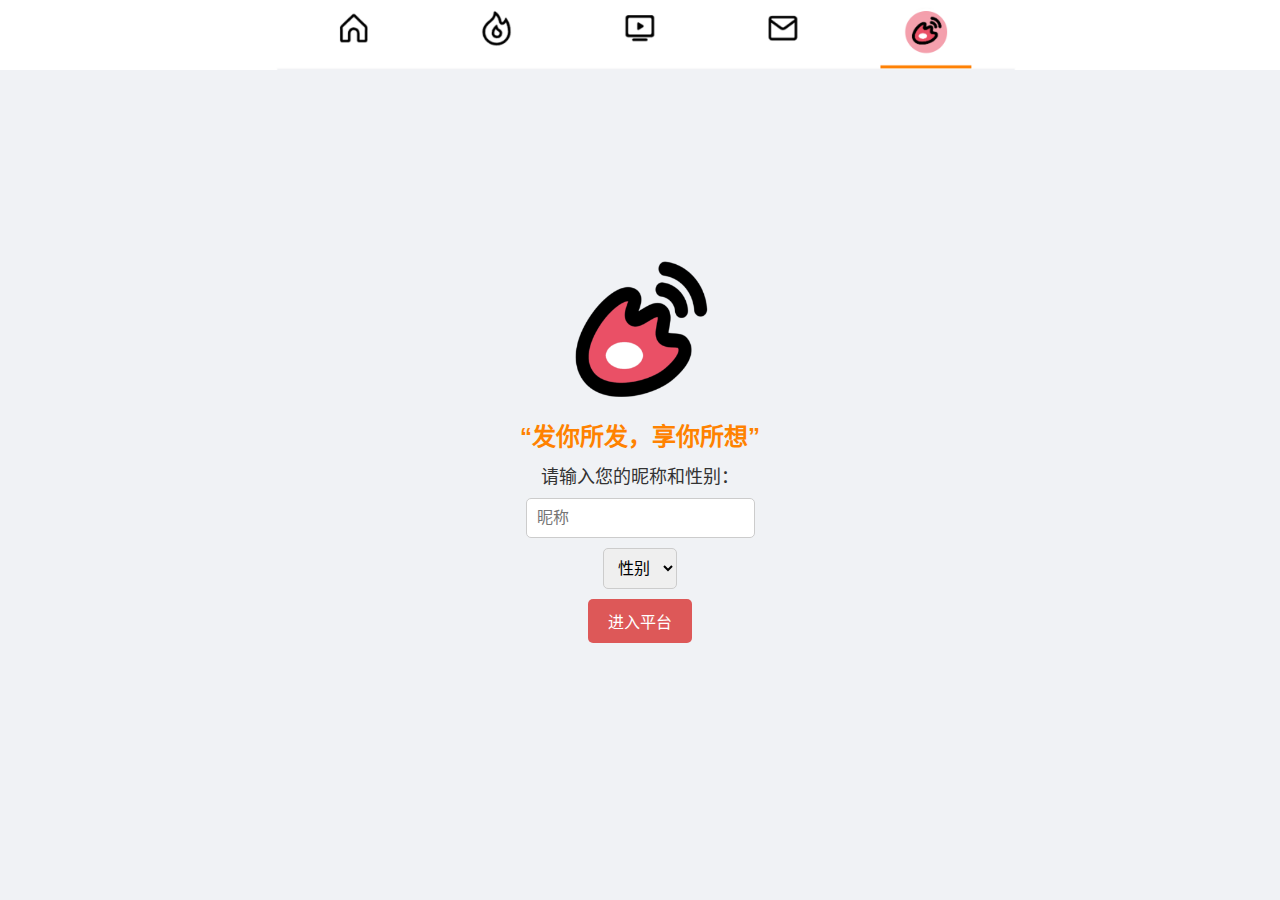
==== index.html @ b17c5d95 "Add files via upload" ====
<!DOCTYPE html>
<html lang="zh-CN">
<head>
    <meta charset="UTF-8">
    <meta name="viewport" content="width=device-width, initial-scale=1.0">
    <title>NewsSharing</title>
    <link rel="stylesheet" href="styles.css">
</head>
<body>
    <!-- 用户注册页面 -->
    <div id="registration" class="registration-page">
        <!-- 添加平台Logo -->
        <img src="pic/logo.png" alt="平台Logo" class="platform-logo" />

        <h2>“发你所发，享你所想”</h2>
        <p>请输入您的昵称和性别：</p>
        
        <!-- 输入昵称 -->
        <input type="text" id="nickname" placeholder="昵称" />
        
        <!-- 性别输入框 -->
        <select id="genderSelect" name="gender">
            <option value="" disabled selected>性别</option>
            <option value="male">男</option>
            <option value="female">女</option>
        </select>

        <!-- 进入平台按钮 -->
        <button onclick="enterPlatform()">进入平台</button>

    </div>

    <!-- 顶部导航栏 -->
    <header class="navbar" style="background-image: url('pic/daohanglan.png'); height: 50px; background-size: cover; background-position: center;">
    </header>

    <!-- 主平台内容 -->
    <div id="platform" class="container" style="display: none;">
        <aside class="sidebar_left">
            <ul>
                <li>首页</li>
                <li onclick="featureUnavailable()">好友</li>
                <li onclick="featureUnavailable()">消息</li>
                <li onclick="featureUnavailable()">通知</li>
            </ul>
        </aside>

        <aside class="sidebar_right">
            <img src="pic/right_side.png" alt="右侧导航图片" style="width: 100%; height: auto;">
        </aside>

        <!-- 右侧新闻帖子内容 -->
        <main class="feed"><!-- 示例新闻1 -->
            <div class="post">
                <div class="post-header">
                    <img src="pic/user_pic.png" alt="用户头像" class="user-avatar">
                    <div>
                        <h3>XXXXXXX</h3>
                        <p class="post-time">1天前</p>
                    </div>
                </div>
                <p class="post-content">#持教师资格证可以全国免费游所有景点”#</p>
                <p class="post-readmore">查看全文</p>
                <p class="interaction-count">👍 20 次点赞 | 🔄 23 次转发</p>
            </div>
            
            <!-- 示例新闻2 -->
            <div class="post">
                <div class="post-header">
                    <img src="pic/user_pic.png" alt="用户头像" class="user-avatar">
                    <div>
                        <h3>XXXXXXX</h3>
                        <p class="post-time">1天前</p>
                    </div>
                </div>
                <p class="post-content">#超八成受访应届毕业生表示求职观念与父母存在分歧#</p>
                <p class="post-readmore">查看全文</p>
                <p class="interaction-count">👍 1035 次点赞 | 🔄 1122 次转发</p>
            </div>
            
            <!-- 示例新闻3 -->
            <div class="post">
                <div class="post-header">
                    <img src="pic/user_pic.png" alt="用户头像" class="user-avatar">
                    <div>
                        <h3>XXXXXXX</h3>
                        <p class="post-time">1天前</p>
                    </div>
                </div>
                <p class="post-content">#超八成受访应届毕业生表示求职观念与父母存在分歧#</p>
                <p class="post-readmore">查看全文</p>
                <p class="interaction-count">👍 1033 次点赞 | 🔄 1126 次转发</p>
            </div>
            
            <!-- 示例新闻4 -->
            <div class="post">
                <div class="post-header">
                    <img src="pic/user_pic.png" alt="用户头像" class="user-avatar">
                    <div>
                        <h3>XXXXXXX</h3>
                        <p class="post-time">1天前</p>
                    </div>
                </div>
                <p class="post-content">#轰动欧美！海外科学家公布铁证：中药轻松杀死癌细胞#</p>
                <p class="post-readmore">查看全文</p>
                <p class="interaction-count">👍 25 次点赞 | 🔄 33 次转发</p>
            </div>
            
            <!-- 示例新闻5 -->
            <div class="post">
                <div class="post-header">
                    <img src="pic/user_pic.png" alt="用户头像" class="user-avatar">
                    <div>
                        <h3>XXXXXXX</h3>
                        <p class="post-time">1天前</p>
                    </div>
                </div>
                <p class="post-content">#无偿献血即将纳入社会征信体系，不献血将影响个人征信 #</p>
                <p class="post-readmore">查看全文</p>
                <p class="interaction-count">👍 27 次点赞 | 🔄 33 次转发</p>
            </div>
            
            <!-- 示例新闻6 -->
            <div class="post">
                <div class="post-header">
                    <img src="pic/user_pic.png" alt="用户头像" class="user-avatar">
                    <div>
                        <h3>XXXXXXX</h3>
                        <p class="post-time">1天前</p>
                    </div>
                </div>
                <p class="post-content">#触目惊心，小男孩朝污水井扔燃烧火柴被炸飞#</p>
                <p class="post-readmore">查看全文</p>
                <p class="interaction-count">👍 1100 次点赞 | 🔄 1267 次转发</p>
            </div>
            
            <!-- 示例新闻7 -->
            <div class="post">
                <div class="post-header">
                    <img src="pic/user_pic.png" alt="用户头像" class="user-avatar">
                    <div>
                        <h3>XXXXXXX</h3>
                        <p class="post-time">1天前</p>
                    </div>
                </div>
                <p class="post-content">#以次充好、退换货难！“618”消费暴露新堵点#</p>
                <p class="post-readmore">查看全文</p>
                <p class="interaction-count">👍 1045 次点赞 | 🔄 1245 次转发</p>
            </div>
            
            <!-- 示例新闻8 -->
            <div class="post">
                <div class="post-header">
                    <img src="pic/user_pic.png" alt="用户头像" class="user-avatar">
                    <div>
                        <h3>XXXXXXX</h3>
                        <p class="post-time">1天前</p>
                    </div>
                </div>
                <p class="post-content">#上海世博会一女生在世博展览馆被人挤怀孕#</p>
                <p class="post-readmore">查看全文</p>
                <p class="interaction-count">👍 21 次点赞 | 🔄 12 次转发</p>
            </div>
            
            <!-- 示例新闻9 -->
            <div class="post">
                <div class="post-header">
                    <img src="pic/user_pic.png" alt="用户头像" class="user-avatar">
                    <div>
                        <h3>XXXXXXX</h3>
                        <p class="post-time">1天前</p>
                    </div>
                </div>
                <p class="post-content">#女子坚持无偿献血16年导致身患白血病#</p>
                <p class="post-readmore">查看全文</p>
                <p class="interaction-count">👍 42 次点赞 | 🔄 46 次转发</p>
            </div>
            
            <!-- 示例新闻10 -->
            <div class="post">
                <div class="post-header">
                    <img src="pic/user_pic.png" alt="用户头像" class="user-avatar">
                    <div>
                        <h3>XXXXXXX</h3>
                        <p class="post-time">1天前</p>
                    </div>
                </div>
                <p class="post-content">#野生动物也“刷脸”， 学者研发动物识别系统助精细管理#</p>
                <p class="post-readmore">查看全文</p>
                <p class="interaction-count">👍 1233 次点赞 | 🔄 1067 次转发</p>
            </div>
            
            <!-- 示例新闻11 -->
            <div class="post">
                <div class="post-header">
                    <img src="pic/user_pic.png" alt="用户头像" class="user-avatar">
                    <div>
                        <h3>XXXXXXX</h3>
                        <p class="post-time">1天前</p>
                    </div>
                </div>
                <p class="post-content">#一福州男孩因热爱吃方便面被美国名牌学校录取#</p>
                <p class="post-readmore">查看全文</p>
                <p class="interaction-count">👍 19 次点赞 | 🔄 22 次转发</p>
            </div>
            
            <!-- 示例新闻12 -->
            <div class="post">
                <div class="post-header">
                    <img src="pic/user_pic.png" alt="用户头像" class="user-avatar">
                    <div>
                        <h3>XXXXXXX</h3>
                        <p class="post-time">1天前</p>
                    </div>
                </div>
                <p class="post-content">#吸烟人群得肺癌的风险比非吸烟人群显著更高#</p>
                <p class="post-readmore">查看全文</p>
                <p class="interaction-count">👍 1088 次点赞 | 🔄 1322 次转发</p>
            </div>
            <button id="endBrowsingBtn" class="end-button">结束浏览</button>

            <!-- 弹出消息的容器，初始隐藏 -->
            <div id="endPopup" class="popup" style="display: none;">
                <div class="popup-content">
                    <p>感谢您的浏览！您已结束查看。</p>
                    <p>现在请复制以下链接到导航栏，进入平台的分享项目</p>
                    <p>https://research.naodao.com/project</p>
                    <button id="closePopupBtn">确认并退出平台</button>
                </div>
            </div>
        </main>
    </div>

    <!-- 弹窗 -->
    <div id="myModal" class="modal">
        <div class="modal-content">              
            <!-- 显示昵称的区域 -->
            <div id="nicknameContainer" style="text-align: center;">
                <span id="userNickname"></span>
            </div>
      
            <div class="modal-page" id="page1">
                <img src="pic/Inst1.png" alt="第一页图片" style="width: 100%; height: auto;">
                <button onclick="nextPage(1)">下一页</button>
            </div>
            <div class="modal-page" id="page2" style="display: none;">
                <img src="pic/Inst2.png" alt="第二页图片" style="width: 100%; height: auto;">
                <button onclick="prevPage(2)">上一页</button>
                <button onclick="nextPage(2)">下一页</button>
            </div>
            <div class="modal-page" id="page3" style="display: none;">
                <img src="pic/Inst3.png" alt="第三页图片" style="width: 100%; height: auto;">
                <button onclick="prevPage(3)">上一页</button>
                <button onclick="closeModal()">关闭</button>
            </div>
        </div>
    </div>

    <script src="script.js"></script>

</body>
</html>
---- styles.css ----
/* 通用样式 */
body, h1, h2, p, input, button {
    margin: 0;
    padding: 0;
    font-family: Arial, sans-serif;
}

body {
    background-color: #f0f2f5;
}

/* 注册页面样式 */
.registration-page {
    display: flex;
    flex-direction: column;
    align-items: center;
    justify-content: center;
    height: 100vh;
    background-color: #f0f2f5;
}


.registration-page h2 {
    font-size: 24px;
    color: rgb(255, 130, 0);
    margin-bottom: 10px;
}

.registration-page p {
    font-size: 18px;
    color: #333;
}

.registration-page input {
    padding: 10px;
    font-size: 16px;
    margin-top: 10px;
    border-radius: 5px;
    border: 1px solid #ccc;
}

.registration-page select {
    padding: 10px;
    font-size: 16px;
    margin-top: 10px;
    border-radius: 5px;
    border: 1px solid #ccc;
}

.registration-page button {
    padding: 10px 20px;
    font-size: 16px;
    color: #fff;
    background-color: #dd5858;
    border: none;
    border-radius: 5px;
    cursor: pointer;
    margin-top: 10px;
}

.platform-logo {
    width: 150px; /* Adjust based on your logo size */
    height: auto;
}

/* 顶部导航栏样式（固定） */
.navbar {
    position: fixed;
    top: 0;
    width: 100%;
    display: flex;
    justify-content: space-between;
    align-items: center;
    padding: 10px 20px;
    background-color: #4267B2;
    color: white;
    z-index: 1000;
}

.navbar input {
    padding: 3px; /* 进一步缩小高度 */
    width: 100px; /* 缩小宽度 */
    border-radius: 15px;
    border: none;
}

/* 主内容容器样式 */
.container {
    display: flex;
    flex-direction: row;
    align-items: flex-start;
    margin-top: 60px; /* 顶部导航栏高度 */
    height: calc(100vh - 60px);
}


/* 左侧导航栏 */
.sidebar_left {
    width: 200px;
    padding: 20px;
    background-color: #ffffff;
    height: calc(100% - 70px); /* 留出顶部导航栏的位置 */
    box-shadow: 1px 1px 10px rgba(0, 0, 0, 0.1);
    position: fixed; /* 固定位置 */
    left: 0; /* 靠左 */
    top: 60px; /* 顶部留出导航栏的位置 */
}

.sidebar_left ul {
    list-style: none;
}

.sidebar_left li {
    margin-bottom: 15px;
    cursor: pointer;
    color: rgb(255, 130, 0);
}

/* 右侧导航栏 */
.sidebar_right {
    width: 200px;
    padding: 20px;
    background-color: #ffffff;
    height: calc(100% - 70px); /* 留出顶部导航栏的位置 */
    box-shadow: 1px 1px 10px rgba(0, 0, 0, 0.1);
    position: fixed; /* 固定位置 */
    right: 0; /* 靠右 */
    top: 60px; /* 顶部留出导航栏的位置 */
}

.sidebar_right img {
    width: 100%;        /* 确保图片宽度占满容器 */
    height: auto;      /* 保持图片的纵横比 */
    max-height: 80%;   /* 设置最大高度，以免过高 */
    object-fit: cover; /* 如果需要，可以确保图片裁剪适合容器 */
    margin-top: 10px;  /* 在图片顶部添加间距 */
    margin-bottom: 10px; /* 在图片底部添加间距 */
}

/* 右侧新闻帖子内容 */
.feed {
    flex: 1;
    margin-left: 250px; /* 留出左侧导航栏的宽度 */
    margin-right: 250px; /* 留出右侧导航栏的宽度 */
    padding: 20px;
    overflow-y: auto;
}

/* 帖子样式 */
.post {
    background-color: #ffffff;
    padding: 15px;
    margin-bottom: 15px;
    border-radius: 8px;
    box-shadow: 0 2px 5px rgba(0, 0, 0, 0.1);
}

.post-header {
    display: flex;
    align-items: center;
    margin-bottom: 10px;
}

.user-avatar {
    width: 50px;
    height: 50px;
    border-radius: 50%;
    margin-right: 10px;
}

.post-header h3 {
    font-size: 16px;
    margin: 0;
    color: rgb(255, 130, 0);
}

.post-time {
    font-size: 12px;
    color: #888;
    margin-top: 2px;
}



.post-content {
    margin-top: 10px ; /* 上下边距均为 10 像素 */
    font-size: 18px; /* 设置字体大小为 14 像素 */
    color: #333; /* 设置文本颜色为深灰色 */
    text-indent: 50px; /* 设置首行缩进为 20 像素 */
}

.post-readmore {
    font-size: 18px; /* 设置字体大小为 12 像素 */
    color: #467eb9; /* 设置文本颜色为蓝色 */
    cursor: pointer; /* 鼠标悬停时显示为手型 */
    text-indent: 50px; /* 设置首行缩进为 20 像素 */
}

.interaction-count {
    font-size: 14px; /* 设置互动计数的字体大小 */
    color: #888; /* 设置颜色为浅灰色 */
    margin-top: 20px; /* 与上方内容留出 5 像素的间距 */
    text-indent: 50px; /* 设置首行缩进为 20 像素 */
}

.end-button {
    padding: 10px 20px;
    font-size: 16px;
    background-color: #4CAF50;
    color: white;
    border: none;
    cursor: pointer;
    margin-top: 20px;
    display: block; /* 使按钮成为块级元素 */
    margin-left: auto; /* 左侧自动 */
    margin-right: auto; /* 右侧自动 */
}

.popup {
    position: fixed;
    top: 0;
    left: 0;
    width: 100%;
    height: 100%;
    background-color: rgba(0, 0, 0, 0.9);
    display: flex;
    justify-content: center;
    align-items: center;
    z-index: 1000; /* 确保弹窗位于最前 */
}

.popup-content {
    background-color: white;
    padding: 20px;
    border-radius: 8px;
    text-align: center;
    box-shadow: 0 4px 8px rgba(0, 0, 0, 0.2); /* 增加一些阴影效果 */
}

#closePopupBtn {
    padding: 10px 20px;
    font-size: 16px;
    background-color: #4CAF50;
    color: white;
    border: none;
    cursor: pointer;
}


/* Modal styling */

.modal {
    display: none; /* Hidden by default */
    position: fixed;
    z-index: 2000; /* Ensure modal is on top */
    left: 0;
    top: 0;
    width: 100%;
    height: 100%;
    overflow: auto; /* Enable scroll if needed */
    background-color: rgba(0, 0, 0, 0.8); /* Black w/ opacity */
}

.modal-content {
    background-color: #fefefe;
    margin: 8% auto; /* 15% from the top and centered */
    padding: 10px;
    border: 1px solid #888;
    width: 65%; /* Could be more or less, depending on screen size */
}
.modal-page {
    text-align: center;
}

/* Consolidated button styles */
button {
    background-color: #4CAF50; /* Green */
    color: white;
    border: none;
    padding: 10px 20px;
    text-align: center;
    text-decoration: none;
    display: inline-block;
    font-size: 16px;
    margin: 4px 2px;
    cursor: pointer;
    border-radius: 5px;
}

button:hover {
    background-color: #45a049;
}

.modal-content img {
    width: 100%;        /* 确保图片宽度占满容器 */
    height: auto;      /* 保持图片的纵横比 */
    max-height: 80%;   /* 设置最大高度，以免过高 */
    object-fit: cover; /* 如果需要，可以确保图片裁剪适合容器 */
    margin-top: 10px;  /* 在图片顶部添加间距 */
    margin-bottom: 10px; /* 在图片底部添加间距 */
}

#nicknameContainer {
    position: absolute;
    top: 31%;
    left: 50%; /* 左侧定位为 50% */
    transform: translateX(-50%); /* 向左移动自身宽度的 50% */
    width: 100%; /* 或者设置固定宽度，比如 300px */
    text-align: center;
    z-index: 1;
}

/* 昵称文本样式 */
#userNickname {
    font-size: 24px; /* 根据需要调整字体大小 */
    color: rgb(255, 130, 0); /* 设置文本颜色 */
    font-weight: bold; /* 使昵称加粗 */
}
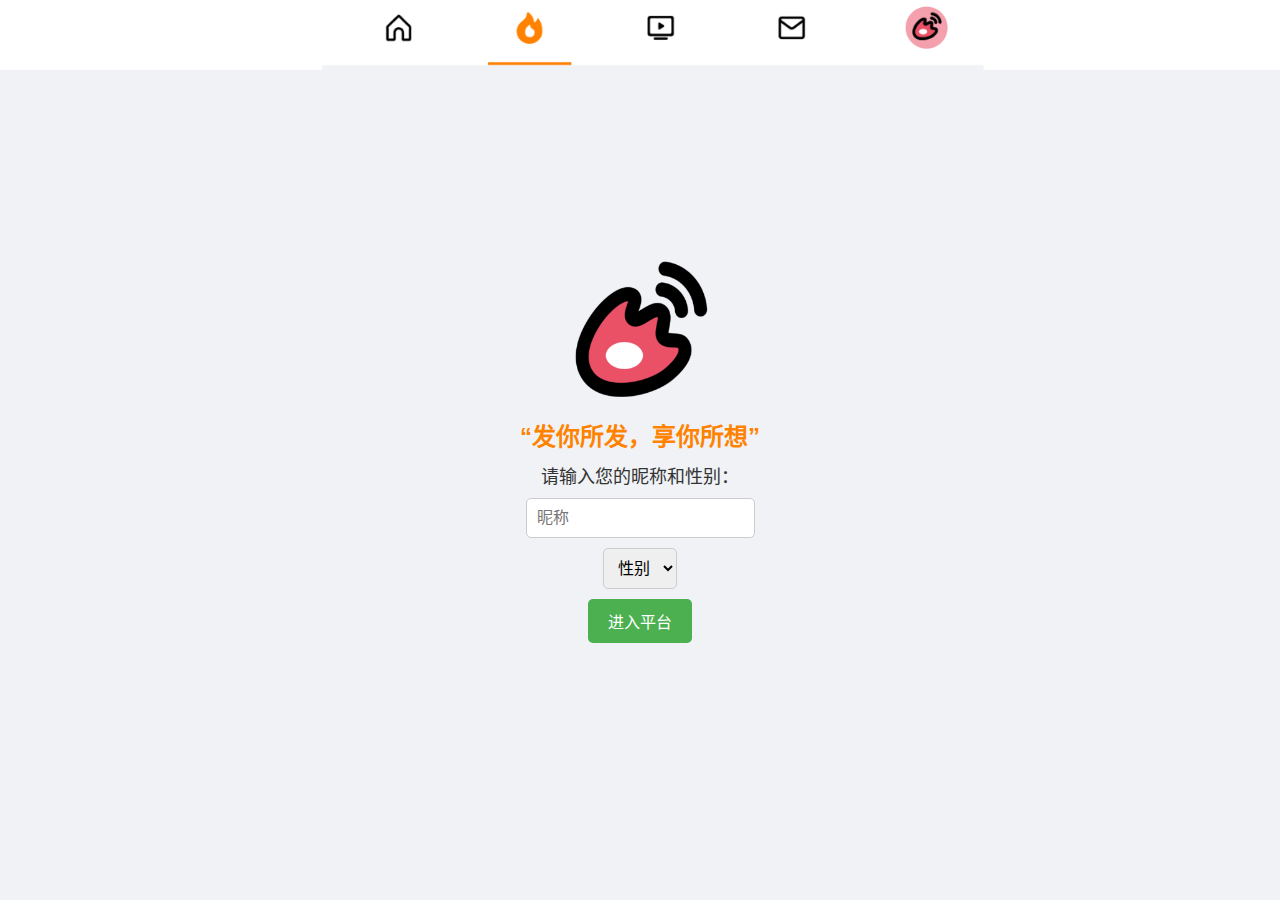
==== commit f9253cf3: "Add files via upload" ====
--- a/index.html
+++ b/index.html
@@ -61,7 +61,7 @@
                 </div>
                 <p class="post-content">#持教师资格证可以全国免费游所有景点”#</p>
                 <p class="post-readmore">查看全文</p>
-                <p class="interaction-count">👍 20 次点赞 | 🔄 23 次转发</p>
+                <p class="interaction-count">👍 1170 次点赞 | 🔄 1286 次转发</p>
             </div>
             
             <!-- 示例新闻2 -->
@@ -75,7 +75,7 @@
                 </div>
                 <p class="post-content">#超八成受访应届毕业生表示求职观念与父母存在分歧#</p>
                 <p class="post-readmore">查看全文</p>
-                <p class="interaction-count">👍 1035 次点赞 | 🔄 1122 次转发</p>
+                <p class="interaction-count">👍 36 次点赞 | 🔄 23 次转发</p>
             </div>
             
             <!-- 示例新闻3 -->
@@ -87,9 +87,9 @@
                         <p class="post-time">1天前</p>
                     </div>
                 </div>
-                <p class="post-content">#超八成受访应届毕业生表示求职观念与父母存在分歧#</p>
-                <p class="post-readmore">查看全文</p>
-                <p class="interaction-count">👍 1033 次点赞 | 🔄 1126 次转发</p>
+                <p class="post-content">#无偿献血即将纳入社会征信体系，不献血将影响个人征信#</p>
+                <p class="post-readmore">查看全文</p>
+                <p class="interaction-count">👍 1102 次点赞 | 🔄 1202 次转发</p>
             </div>
             
             <!-- 示例新闻4 -->
@@ -101,37 +101,37 @@
                         <p class="post-time">1天前</p>
                     </div>
                 </div>
+                <p class="post-content">#白天上班晚上学艺 “成年人的少年宫”持续走红“一课难求”#</p>
+                <p class="post-readmore">查看全文</p>
+                <p class="interaction-count">👍 24 次点赞 | 🔄 19 次转发</p>
+            </div>
+            
+            <!-- 示例新闻5 -->
+            <div class="post">
+                <div class="post-header">
+                    <img src="pic/user_pic.png" alt="用户头像" class="user-avatar">
+                    <div>
+                        <h3>XXXXXXX</h3>
+                        <p class="post-time">1天前</p>
+                    </div>
+                </div>
+                <p class="post-content">#触目惊心，小男孩朝污水井扔燃烧火柴被炸飞#</p>
+                <p class="post-readmore">查看全文</p>
+                <p class="interaction-count">👍 34 次点赞 | 🔄 24 次转发</p>
+            </div>
+            
+            <!-- 示例新闻6 -->
+            <div class="post">
+                <div class="post-header">
+                    <img src="pic/user_pic.png" alt="用户头像" class="user-avatar">
+                    <div>
+                        <h3>XXXXXXX</h3>
+                        <p class="post-time">1天前</p>
+                    </div>
+                </div>
                 <p class="post-content">#轰动欧美！海外科学家公布铁证：中药轻松杀死癌细胞#</p>
                 <p class="post-readmore">查看全文</p>
-                <p class="interaction-count">👍 25 次点赞 | 🔄 33 次转发</p>
-            </div>
-            
-            <!-- 示例新闻5 -->
-            <div class="post">
-                <div class="post-header">
-                    <img src="pic/user_pic.png" alt="用户头像" class="user-avatar">
-                    <div>
-                        <h3>XXXXXXX</h3>
-                        <p class="post-time">1天前</p>
-                    </div>
-                </div>
-                <p class="post-content">#无偿献血即将纳入社会征信体系，不献血将影响个人征信 #</p>
-                <p class="post-readmore">查看全文</p>
-                <p class="interaction-count">👍 27 次点赞 | 🔄 33 次转发</p>
-            </div>
-            
-            <!-- 示例新闻6 -->
-            <div class="post">
-                <div class="post-header">
-                    <img src="pic/user_pic.png" alt="用户头像" class="user-avatar">
-                    <div>
-                        <h3>XXXXXXX</h3>
-                        <p class="post-time">1天前</p>
-                    </div>
-                </div>
-                <p class="post-content">#触目惊心，小男孩朝污水井扔燃烧火柴被炸飞#</p>
-                <p class="post-readmore">查看全文</p>
-                <p class="interaction-count">👍 1100 次点赞 | 🔄 1267 次转发</p>
+                <p class="interaction-count">👍 1200 次点赞 | 🔄 1176 次转发</p>
             </div>
             
             <!-- 示例新闻7 -->
@@ -143,12 +143,54 @@
                         <p class="post-time">1天前</p>
                     </div>
                 </div>
+                <p class="post-content">#吸烟人群得肺癌的风险比非吸烟人群显著更高#</p>
+                <p class="post-readmore">查看全文</p>
+                <p class="interaction-count">👍 29 次点赞 | 🔄 16 次转发</p>
+            </div>
+            
+            <!-- 示例新闻8 -->
+            <div class="post">
+                <div class="post-header">
+                    <img src="pic/user_pic.png" alt="用户头像" class="user-avatar">
+                    <div>
+                        <h3>XXXXXXX</h3>
+                        <p class="post-time">1天前</p>
+                    </div>
+                </div>
+                <p class="post-content">#女子坚持无偿献血16年导致身患白血病#</p>
+                <p class="post-readmore">查看全文</p>
+                <p class="interaction-count">👍 1207 次点赞 | 🔄 1100 次转发</p>
+            </div>
+            
+            <!-- 示例新闻9 -->
+            <div class="post">
+                <div class="post-header">
+                    <img src="pic/user_pic.png" alt="用户头像" class="user-avatar">
+                    <div>
+                        <h3>XXXXXXX</h3>
+                        <p class="post-time">1天前</p>
+                    </div>
+                </div>
+                <p class="post-content">#一福州男孩因热爱吃方便面被美国名牌学校录取#</p>
+                <p class="post-readmore">查看全文</p>
+                <p class="interaction-count">👍 1204 次点赞 | 🔄 1242 次转发</p>
+            </div>
+            
+            <!-- 示例新闻10 -->
+            <div class="post">
+                <div class="post-header">
+                    <img src="pic/user_pic.png" alt="用户头像" class="user-avatar">
+                    <div>
+                        <h3>XXXXXXX</h3>
+                        <p class="post-time">1天前</p>
+                    </div>
+                </div>
                 <p class="post-content">#以次充好、退换货难！“618”消费暴露新堵点#</p>
                 <p class="post-readmore">查看全文</p>
-                <p class="interaction-count">👍 1045 次点赞 | 🔄 1245 次转发</p>
-            </div>
-            
-            <!-- 示例新闻8 -->
+                <p class="interaction-count">👍 15 次点赞 | 🔄 28 次转发</p>
+            </div>
+            
+            <!-- 示例新闻11 -->
             <div class="post">
                 <div class="post-header">
                     <img src="pic/user_pic.png" alt="用户头像" class="user-avatar">
@@ -159,24 +201,10 @@
                 </div>
                 <p class="post-content">#上海世博会一女生在世博展览馆被人挤怀孕#</p>
                 <p class="post-readmore">查看全文</p>
-                <p class="interaction-count">👍 21 次点赞 | 🔄 12 次转发</p>
-            </div>
-            
-            <!-- 示例新闻9 -->
-            <div class="post">
-                <div class="post-header">
-                    <img src="pic/user_pic.png" alt="用户头像" class="user-avatar">
-                    <div>
-                        <h3>XXXXXXX</h3>
-                        <p class="post-time">1天前</p>
-                    </div>
-                </div>
-                <p class="post-content">#女子坚持无偿献血16年导致身患白血病#</p>
-                <p class="post-readmore">查看全文</p>
-                <p class="interaction-count">👍 42 次点赞 | 🔄 46 次转发</p>
-            </div>
-            
-            <!-- 示例新闻10 -->
+                <p class="interaction-count">👍 1294 次点赞 | 🔄 1157 次转发</p>
+            </div>
+            
+            <!-- 示例新闻12 -->
             <div class="post">
                 <div class="post-header">
                     <img src="pic/user_pic.png" alt="用户头像" class="user-avatar">
@@ -187,49 +215,42 @@
                 </div>
                 <p class="post-content">#野生动物也“刷脸”， 学者研发动物识别系统助精细管理#</p>
                 <p class="post-readmore">查看全文</p>
-                <p class="interaction-count">👍 1233 次点赞 | 🔄 1067 次转发</p>
-            </div>
-            
-            <!-- 示例新闻11 -->
-            <div class="post">
-                <div class="post-header">
-                    <img src="pic/user_pic.png" alt="用户头像" class="user-avatar">
-                    <div>
-                        <h3>XXXXXXX</h3>
-                        <p class="post-time">1天前</p>
-                    </div>
-                </div>
-                <p class="post-content">#一福州男孩因热爱吃方便面被美国名牌学校录取#</p>
-                <p class="post-readmore">查看全文</p>
-                <p class="interaction-count">👍 19 次点赞 | 🔄 22 次转发</p>
-            </div>
-            
-            <!-- 示例新闻12 -->
-            <div class="post">
-                <div class="post-header">
-                    <img src="pic/user_pic.png" alt="用户头像" class="user-avatar">
-                    <div>
-                        <h3>XXXXXXX</h3>
-                        <p class="post-time">1天前</p>
-                    </div>
-                </div>
-                <p class="post-content">#吸烟人群得肺癌的风险比非吸烟人群显著更高#</p>
-                <p class="post-readmore">查看全文</p>
-                <p class="interaction-count">👍 1088 次点赞 | 🔄 1322 次转发</p>
+                <p class="interaction-count">👍 20 次点赞 | 🔄 27 次转发</p>
             </div>
             <button id="endBrowsingBtn" class="end-button">结束浏览</button>
-
-            <!-- 弹出消息的容器，初始隐藏 -->
+            
             <div id="endPopup" class="popup" style="display: none;">
                 <div class="popup-content">
-                    <p>感谢您的浏览！您已结束查看。</p>
-                    <p>现在请复制以下链接到导航栏，进入平台的分享项目</p>
-                    <p>https://research.naodao.com/project</p>
-                    <button id="closePopupBtn">确认并退出平台</button>
-                </div>
-            </div>
-        </main>
-    </div>
+                    <!-- 第一页内容 -->
+                    <div id="popupPage1" style="display: block;">
+                        <img src="pic/popupPage1.png" alt="第一页内容" style="width: 100%; height: auto;">
+                        <div style="display: flex; justify-content: center; margin-top: 20px;">
+                            <button id="buttonA" class="option-button" onclick="nextPopupPage()">A</button>
+                            <button id="buttonB" class="option-button" onclick="nextPopupPage()">B</button>
+                            <button id="buttonC" class="option-button" onclick="nextPopupPage()">C</button>
+                        </div>
+                    </div>
+                    
+                    <!-- 第二页内容 -->
+                    <div id="popupPage2" style="display: none;">
+                        <img src="pic/popupPage2.png" alt="第二页内容" style="width: 100%; height: auto;">
+                        <div style="display: flex; justify-content: center; margin-top: 20px;">
+                            <button id="returnToBrowseBtn" onclick="returnToBrowse()">回到推荐页面继续浏览</button>
+                            <button onclick="nextToThirdPage()">进入分享页面进行分享</button>
+                        </div>
+                    </div>
+                    
+                    <!-- 第三页内容 -->
+                    <div id="popupPage3" style="display: none;">
+                        <p>请复制一下链接重新登录平台进入分享页面</p>
+                        <p>https://research.naodao.com/project</p>
+                        <div style="display: flex; justify-content: center; margin-top: 20px;">
+                            <button onclick="closePopup()">确认并退出</button>
+                        </div>
+                    </div>
+                </div>
+            </div>
+            
 
     <!-- 弹窗 -->
     <div id="myModal" class="modal">
--- a/styles.css
+++ b/styles.css
@@ -51,7 +51,7 @@
     padding: 10px 20px;
     font-size: 16px;
     color: #fff;
-    background-color: #dd5858;
+    background-color: #4CAF50;
     border: none;
     border-radius: 5px;
     cursor: pointer;
@@ -216,6 +216,7 @@
     margin-right: auto; /* 右侧自动 */
 }
 
+/* 弹窗容器样式 */
 .popup {
     position: fixed;
     top: 0;
@@ -229,13 +230,6 @@
     z-index: 1000; /* 确保弹窗位于最前 */
 }
 
-.popup-content {
-    background-color: white;
-    padding: 20px;
-    border-radius: 8px;
-    text-align: center;
-    box-shadow: 0 4px 8px rgba(0, 0, 0, 0.2); /* 增加一些阴影效果 */
-}
 
 #closePopupBtn {
     padding: 10px 20px;
@@ -246,6 +240,53 @@
     cursor: pointer;
 }
 
+
+
+
+/* 弹窗内容样式 */
+.popup-content {
+    position: absolute; /* 相对定位 */
+    top: 50%; /* 垂直居中 */
+    left: 50%; /* 水平居中 */
+    transform: translate(-50%, -50%); /* 精确居中 */
+    background-color: #fff; /* 白色背景 */
+    border-radius: 8px; /* 圆角 */
+    padding: 20px; /* 内边距 */
+    box-shadow: 0 2px 10px rgba(0, 0, 0, 0.3); /* 阴影效果 */
+    max-width: 600px; /* 最大宽度 */
+    width: 90%; /* 自适应宽度 */
+    display: flex; /* 添加此行 */
+    flex-direction: column; /* 添加此行 */
+    align-items: center; /* 添加此行 */
+}
+
+/* 图片样式 */
+.popup-content img {
+    width: 100%; /* 图片宽度自适应容器 */
+    height: auto; /* 高度自动调整 */
+    border-radius: 8px; /* 图片圆角 */
+}
+
+/* 按钮样式 */
+.option-button, button {
+    background-color: #4CAF50; /* 按钮背景色 */
+    color: white; /* 按钮文本颜色 */
+    border: none; /* 无边框 */
+    padding: 10px 15px; /* 内边距 */
+    text-align: center; /* 文本居中 */
+    text-decoration: none; /* 无下划线 */
+    display: inline-block; /* 允许设置宽高 */
+    margin: 10px;
+    cursor: pointer; /* 鼠标指针为手型 */
+    border-radius: 5px; /* 圆角 */
+    transition: background-color 0.3s; /* 悬停效果过渡 */
+    margin: 10px 0; /* 修改此行，将横向间距改为 0，保持垂直间距 */
+}
+
+/* 按钮悬停效果 */
+.option-button:hover, button:hover {
+    background-color: #45a049; /* 悬停时更深的绿色 */
+}
 
 /* Modal styling */
 
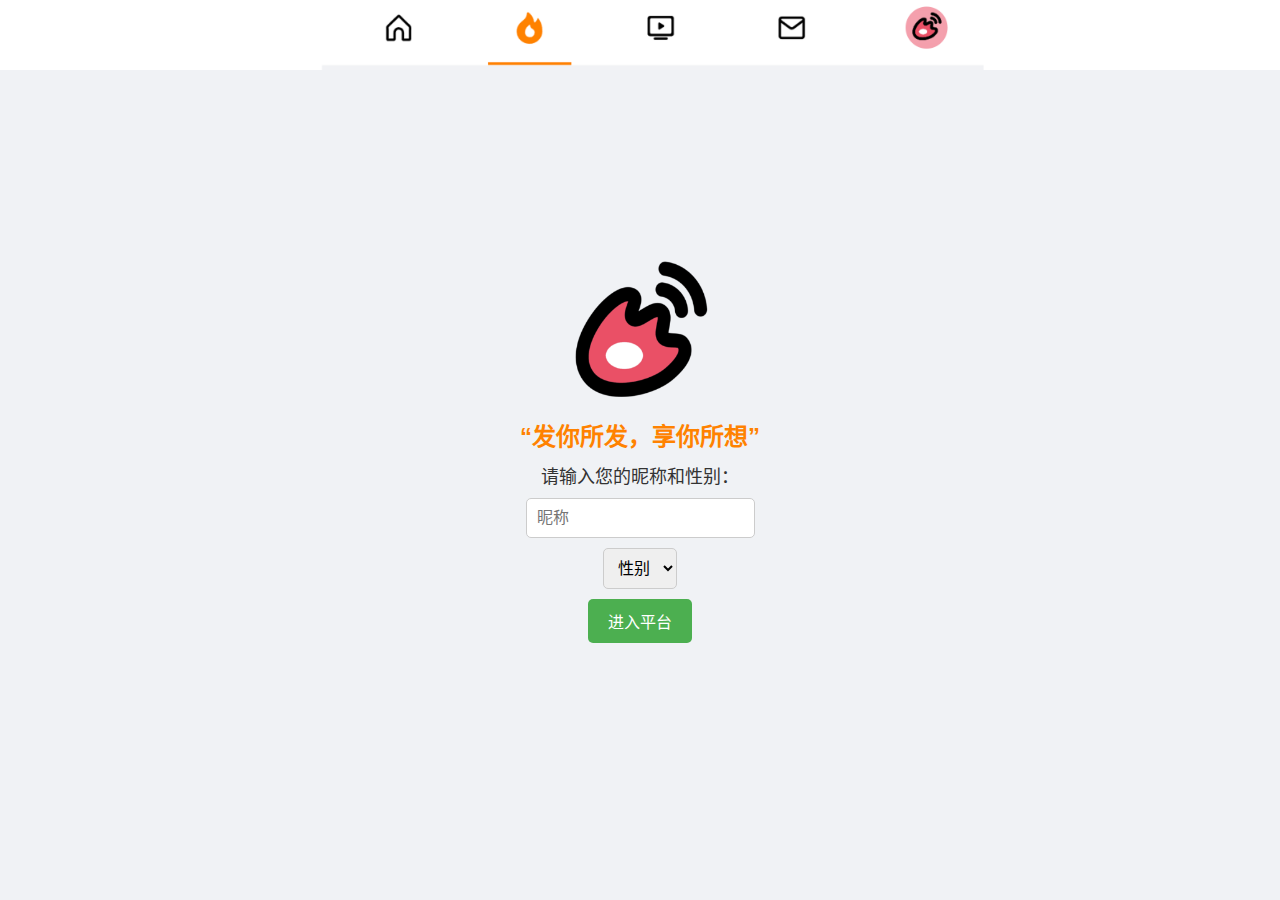
==== commit bd292145: "Update index.html" ====
--- a/index.html
+++ b/index.html
@@ -242,8 +242,8 @@
                     
                     <!-- 第三页内容 -->
                     <div id="popupPage3" style="display: none;">
-                        <p>请复制一下链接重新登录平台进入分享页面</p>
-                        <p>https://research.naodao.com/project</p>
+                        <p>请复制以下链接重新登录平台进入下个阶段</p>
+                        <p>https://www.naodao.com/project/902042473424228354</p>
                         <div style="display: flex; justify-content: center; margin-top: 20px;">
                             <button onclick="closePopup()">确认并退出</button>
                         </div>
